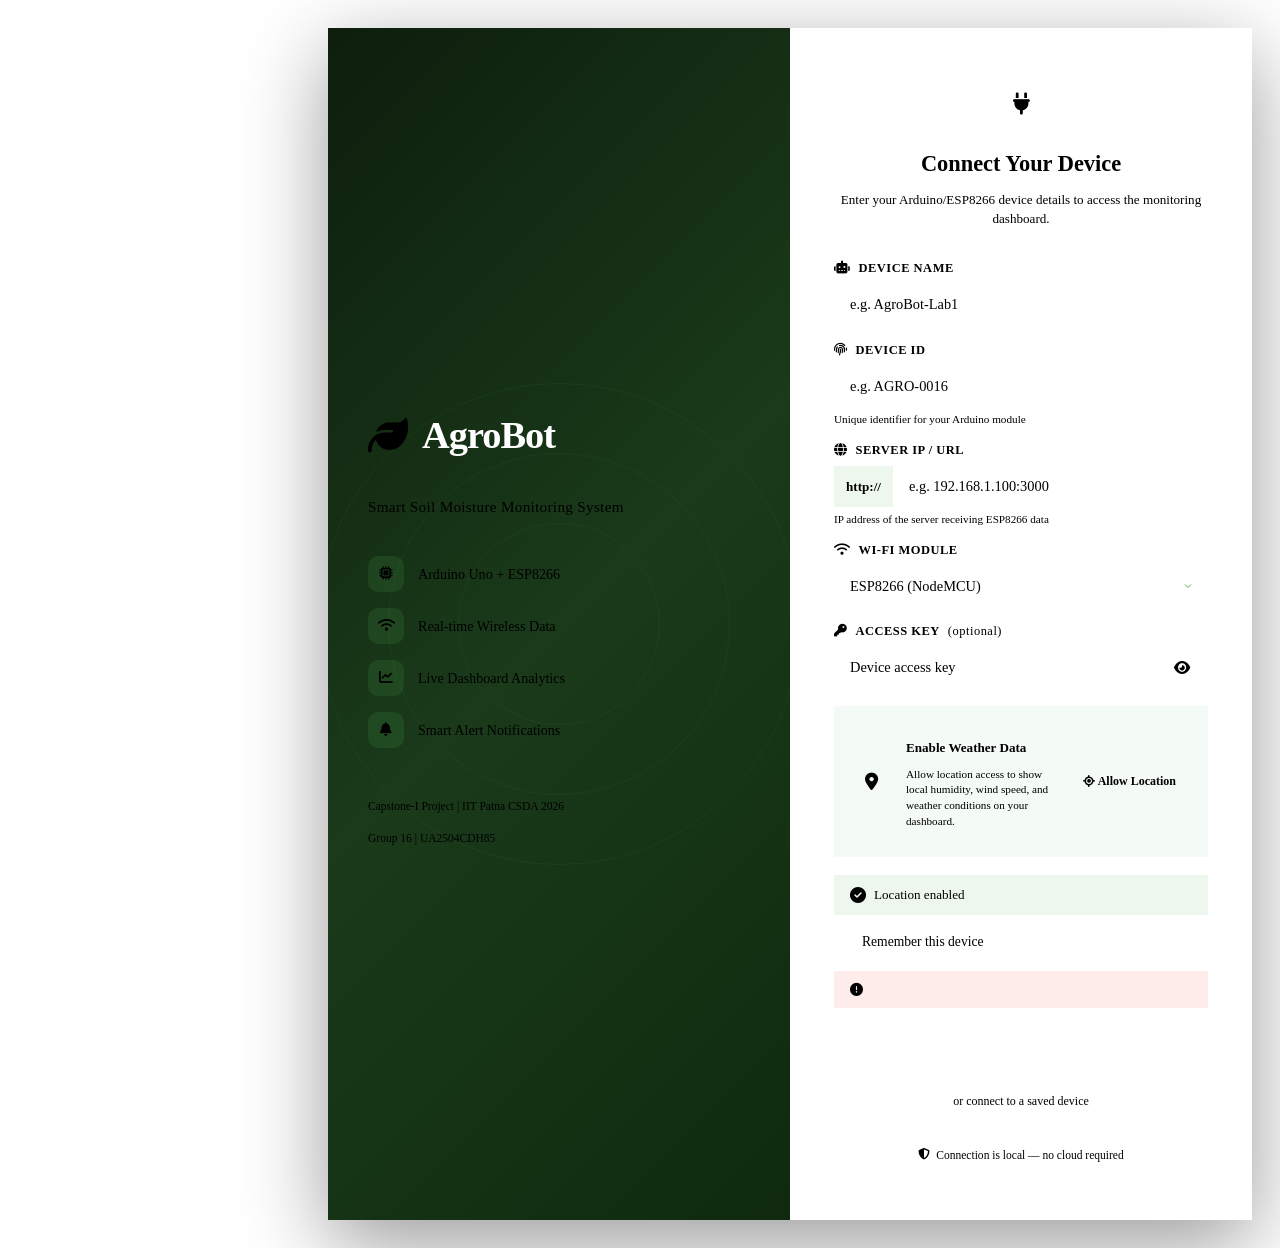
==== login.html @ 22877475 "Rename website/login.html to login.html" ====
<!DOCTYPE html>
<html lang="en" data-theme="dark">
<head>
    <meta charset="UTF-8">
    <meta name="viewport" content="width=device-width, initial-scale=1.0">
    <title>AgroBot — Connect Your Device</title>
    <meta name="description" content="Connect your Arduino soil moisture sensor to AgroBot dashboard.">
    <link rel="preconnect" href="https://fonts.googleapis.com">
    <link rel="preconnect" href="https://fonts.gstatic.com" crossorigin>
    <link href="https://fonts.googleapis.com/css2?family=Poppins:wght@300;400;500;600;700;800&display=swap" rel="stylesheet">
    <link rel="stylesheet" href="https://cdnjs.cloudflare.com/ajax/libs/font-awesome/6.5.1/css/all.min.css">
    <link rel="stylesheet" href="style.css">
    <link rel="stylesheet" href="login.css">
</head>
<body class="login-body">

    <!-- Background Particles -->
    <canvas id="particles-canvas"></canvas>

    <div class="login-wrapper">
        <!-- Left: Branding Panel -->
        <div class="login-brand">
            <div class="brand-content">
                <div class="brand-logo">
                    <i class="fas fa-leaf brand-leaf"></i>
                    <h1>AgroBot</h1>
                </div>
                <p class="brand-tagline">Smart Soil Moisture Monitoring System</p>
                <div class="brand-features">
                    <div class="feature-item">
                        <i class="fas fa-microchip"></i>
                        <span>Arduino Uno + ESP8266</span>
                    </div>
                    <div class="feature-item">
                        <i class="fas fa-wifi"></i>
                        <span>Real-time Wireless Data</span>
                    </div>
                    <div class="feature-item">
                        <i class="fas fa-chart-line"></i>
                        <span>Live Dashboard Analytics</span>
                    </div>
                    <div class="feature-item">
                        <i class="fas fa-bell"></i>
                        <span>Smart Alert Notifications</span>
                    </div>
                </div>
                <div class="brand-footer">
                    <p>Capstone-I Project | IIT Patna CSDA 2026</p>
                    <p>Group 16 | UA2504CDH85</p>
                </div>
            </div>
            <!-- Decorative animated rings -->
            <div class="brand-rings">
                <div class="ring ring-1"></div>
                <div class="ring ring-2"></div>
                <div class="ring ring-3"></div>
            </div>
        </div>

        <!-- Right: Login Form -->
        <div class="login-form-panel">
            <div class="login-form-container">
                <div class="form-header">
                    <div class="form-icon">
                        <i class="fas fa-plug"></i>
                    </div>
                    <h2>Connect Your Device</h2>
                    <p>Enter your Arduino/ESP8266 device details to access the monitoring dashboard.</p>
                </div>

                <form id="login-form" autocomplete="off">
                    <!-- Device Name -->
                    <div class="input-group">
                        <label for="device-name">
                            <i class="fas fa-robot"></i> Device Name
                        </label>
                        <input type="text" id="device-name" placeholder="e.g. AgroBot-Lab1" required>
                    </div>

                    <!-- Device ID -->
                    <div class="input-group">
                        <label for="device-id">
                            <i class="fas fa-fingerprint"></i> Device ID
                        </label>
                        <input type="text" id="device-id" placeholder="e.g. AGRO-0016" required>
                        <span class="input-hint">Unique identifier for your Arduino module</span>
                    </div>

                    <!-- Server URL / IP -->
                    <div class="input-group">
                        <label for="device-url">
                            <i class="fas fa-globe"></i> Server IP / URL
                        </label>
                        <div class="input-with-prefix">
                            <span class="input-prefix">http://</span>
                            <input type="text" id="device-url" placeholder="e.g. 192.168.1.100:3000" required>
                        </div>
                        <span class="input-hint">IP address of the server receiving ESP8266 data</span>
                    </div>

                    <!-- WiFi Module Type -->
                    <div class="input-group">
                        <label for="wifi-module">
                            <i class="fas fa-wifi"></i> Wi-Fi Module
                        </label>
                        <select id="wifi-module">
                            <option value="esp8266">ESP8266 (NodeMCU)</option>
                            <option value="esp32">ESP32</option>
                            <option value="esp8266-01">ESP8266-01</option>
                            <option value="other">Other</option>
                        </select>
                    </div>

                    <!-- Access Key (optional) -->
                    <div class="input-group">
                        <label for="access-key">
                            <i class="fas fa-key"></i> Access Key <span class="optional">(optional)</span>
                        </label>
                        <div class="input-password-wrap">
                            <input type="password" id="access-key" placeholder="Device access key">
                            <button type="button" class="toggle-password" id="toggle-password" aria-label="Show password">
                                <i class="fas fa-eye"></i>
                            </button>
                        </div>
                    </div>

                    <!-- Location Permission -->
                    <div class="location-prompt" id="location-prompt">
                        <div class="location-icon">
                            <i class="fas fa-map-marker-alt"></i>
                        </div>
                        <div class="location-info">
                            <h4>Enable Weather Data</h4>
                            <p>Allow location access to show local humidity, wind speed, and weather conditions on your dashboard.</p>
                        </div>
                        <button type="button" class="btn-location" id="btn-location">
                            <i class="fas fa-location-crosshairs"></i> Allow Location
                        </button>
                    </div>
                    <div class="location-status hidden" id="location-status">
                        <i class="fas fa-check-circle"></i>
                        <span id="location-text">Location enabled</span>
                    </div>

                    <!-- Remember Device -->
                    <div class="checkbox-group">
                        <label class="checkbox-label">
                            <input type="checkbox" id="remember-device" checked>
                            <span class="checkmark"></span>
                            <span>Remember this device</span>
                        </label>
                    </div>

                    <!-- Error Message -->
                    <div class="form-error hidden" id="form-error">
                        <i class="fas fa-exclamation-circle"></i>
                        <span id="error-text"></span>
                    </div>

                    <!-- Submit -->
                    <button type="submit" class="btn-connect" id="btn-connect">
                        <span class="btn-text">Connect to Dashboard</span>
                        <span class="btn-loader hidden" id="btn-loader">
                            <i class="fas fa-circle-notch fa-spin"></i> Connecting...
                        </span>
                        <i class="fas fa-arrow-right btn-arrow"></i>
                    </button>
                </form>

                <!-- Saved Devices -->
                <div class="saved-devices hidden" id="saved-devices">
                    <div class="divider">
                        <span>or connect to a saved device</span>
                    </div>
                    <div class="saved-list" id="saved-list"></div>
                </div>

                <div class="form-footer">
                    <p><i class="fas fa-shield-alt"></i> Connection is local — no cloud required</p>
                </div>
            </div>
        </div>
    </div>

    <script src="login.js"></script>
</body>
</html>
---- login.css ----
/* =============================================
   AgroBot — Login Page Styles
   ============================================= */

/* ---------- Login Body ---------- */
.login-body {
    min-height: 100vh;
    display: flex;
    align-items: center;
    justify-content: center;
    padding: 20px;
    background: var(--bg-primary);
}

/* ---------- Login Wrapper ---------- */
.login-wrapper {
    position: relative;
    z-index: 1;
    display: grid;
    grid-template-columns: 1fr 1fr;
    width: 100%;
    max-width: 1050px;
    min-height: 640px;
    border-radius: var(--radius);
    overflow: hidden;
    box-shadow: 0 24px 80px rgba(0, 0, 0, 0.4);
    border: 1px solid var(--glass-border);
    animation: fadeInUp 0.6s ease forwards;
}

/* ---------- Brand Panel (Left) ---------- */
.login-brand {
    position: relative;
    background: linear-gradient(135deg, #0d1e0d 0%, #1a3a1a 50%, #0f2a0f 100%);
    padding: 48px 40px;
    display: flex;
    flex-direction: column;
    justify-content: center;
    overflow: hidden;
}

.brand-content {
    position: relative;
    z-index: 2;
}

.brand-logo {
    display: flex;
    align-items: center;
    gap: 14px;
    margin-bottom: 12px;
}

.brand-leaf {
    font-size: 2.5rem;
    color: var(--accent);
    animation: leaf-sway 3s ease-in-out infinite;
}

.brand-logo h1 {
    font-size: 2.4rem;
    font-weight: 800;
    color: #fff;
    letter-spacing: -1px;
}

.brand-tagline {
    font-size: 0.95rem;
    color: var(--text-secondary);
    margin-bottom: 40px;
    letter-spacing: 0.3px;
}

.brand-features {
    display: flex;
    flex-direction: column;
    gap: 16px;
    margin-bottom: 48px;
}

.feature-item {
    display: flex;
    align-items: center;
    gap: 14px;
    font-size: 0.88rem;
    color: var(--text-secondary);
}

.feature-item i {
    width: 36px;
    height: 36px;
    border-radius: 10px;
    background: rgba(76, 175, 80, 0.15);
    color: var(--accent);
    display: flex;
    align-items: center;
    justify-content: center;
    font-size: 0.85rem;
    flex-shrink: 0;
}

.brand-footer {
    font-size: 0.72rem;
    color: var(--text-muted);
    line-height: 1.8;
}

/* Decorative Rings */
.brand-rings {
    position: absolute;
    top: 50%;
    left: 50%;
    transform: translate(-50%, -50%);
    z-index: 1;
}

.ring {
    position: absolute;
    border: 1px solid rgba(76, 175, 80, 0.08);
    border-radius: 50%;
    top: 50%;
    left: 50%;
    transform: translate(-50%, -50%);
}

.ring-1 {
    width: 200px; height: 200px;
    animation: ring-pulse 6s ease-in-out infinite;
}
.ring-2 {
    width: 340px; height: 340px;
    animation: ring-pulse 6s ease-in-out infinite 1s;
}
.ring-3 {
    width: 480px; height: 480px;
    animation: ring-pulse 6s ease-in-out infinite 2s;
}

@keyframes ring-pulse {
    0%, 100% { opacity: 0.3; transform: translate(-50%, -50%) scale(1); }
    50% { opacity: 0.8; transform: translate(-50%, -50%) scale(1.05); }
}

/* ---------- Form Panel (Right) ---------- */
.login-form-panel {
    background: var(--bg-card);
    padding: 48px 44px;
    display: flex;
    align-items: center;
    justify-content: center;
    overflow-y: auto;
}

.login-form-container {
    width: 100%;
    max-width: 400px;
}

.form-header {
    text-align: center;
    margin-bottom: 32px;
}

.form-icon {
    width: 56px;
    height: 56px;
    border-radius: 16px;
    background: var(--accent-glow);
    color: var(--accent);
    display: flex;
    align-items: center;
    justify-content: center;
    font-size: 1.4rem;
    margin: 0 auto 16px;
}

.form-header h2 {
    font-size: 1.4rem;
    font-weight: 700;
    color: var(--text-primary);
    margin-bottom: 8px;
}

.form-header p {
    font-size: 0.82rem;
    color: var(--text-muted);
    line-height: 1.5;
}

/* ---------- Input Groups ---------- */
.input-group {
    margin-bottom: 18px;
}

.input-group label {
    display: flex;
    align-items: center;
    gap: 8px;
    font-size: 0.78rem;
    font-weight: 600;
    color: var(--text-secondary);
    text-transform: uppercase;
    letter-spacing: 0.5px;
    margin-bottom: 8px;
}

.input-group label i {
    color: var(--accent);
    font-size: 0.8rem;
}

.input-group input,
.input-group select {
    width: 100%;
    padding: 12px 16px;
    border-radius: var(--radius-xs);
    border: 1px solid var(--border);
    background: var(--bg-tertiary);
    color: var(--text-primary);
    font-family: var(--font);
    font-size: 0.9rem;
    transition: all var(--transition);
    outline: none;
}

.input-group input::placeholder {
    color: var(--text-muted);
}

.input-group input:focus,
.input-group select:focus {
    border-color: var(--accent);
    box-shadow: 0 0 0 3px var(--accent-glow);
}

.input-group select {
    cursor: pointer;
    appearance: none;
    background-image: url("data:image/svg+xml,%3Csvg xmlns='http://www.w3.org/2000/svg' width='12' height='12' viewBox='0 0 24 24' fill='none' stroke='%234caf50' stroke-width='2'%3E%3Cpolyline points='6 9 12 15 18 9'/%3E%3C/svg%3E");
    background-repeat: no-repeat;
    background-position: right 14px center;
    padding-right: 36px;
}

.input-hint {
    display: block;
    font-size: 0.7rem;
    color: var(--text-muted);
    margin-top: 6px;
}

.optional {
    font-weight: 400;
    color: var(--text-muted);
    text-transform: none;
}

/* Input with prefix */
.input-with-prefix {
    display: flex;
    border-radius: var(--radius-xs);
    overflow: hidden;
    border: 1px solid var(--border);
    transition: all var(--transition);
}

.input-with-prefix:focus-within {
    border-color: var(--accent);
    box-shadow: 0 0 0 3px var(--accent-glow);
}

.input-prefix {
    padding: 12px 12px;
    background: rgba(76, 175, 80, 0.1);
    color: var(--accent);
    font-size: 0.82rem;
    font-weight: 600;
    white-space: nowrap;
    display: flex;
    align-items: center;
    border-right: 1px solid var(--border);
}

.input-with-prefix input {
    border: none;
    border-radius: 0;
}
.input-with-prefix input:focus {
    box-shadow: none;
}

/* Password toggle */
.input-password-wrap {
    position: relative;
}

.input-password-wrap input {
    padding-right: 44px;
}

.toggle-password {
    position: absolute;
    right: 12px;
    top: 50%;
    transform: translateY(-50%);
    background: none;
    border: none;
    color: var(--text-muted);
    cursor: pointer;
    font-size: 0.9rem;
    transition: color var(--transition);
}
.toggle-password:hover {
    color: var(--accent);
}

/* ---------- Location Prompt ---------- */
.location-prompt {
    display: flex;
    align-items: center;
    gap: 14px;
    padding: 16px;
    border-radius: var(--radius-sm);
    background: rgba(76, 175, 80, 0.06);
    border: 1px dashed var(--border-glow);
    margin-bottom: 18px;
}

.location-icon {
    width: 42px; height: 42px;
    border-radius: 12px;
    background: var(--accent-glow);
    color: var(--accent);
    display: flex;
    align-items: center;
    justify-content: center;
    font-size: 1.1rem;
    flex-shrink: 0;
}

.location-info h4 {
    font-size: 0.82rem;
    font-weight: 600;
    color: var(--text-primary);
    margin-bottom: 2px;
}

.location-info p {
    font-size: 0.7rem;
    color: var(--text-muted);
    line-height: 1.4;
}

.btn-location {
    padding: 8px 16px;
    border-radius: var(--radius-xs);
    border: 1px solid var(--accent);
    background: transparent;
    color: var(--accent);
    font-family: var(--font);
    font-size: 0.75rem;
    font-weight: 600;
    cursor: pointer;
    white-space: nowrap;
    transition: all var(--transition);
    flex-shrink: 0;
}
.btn-location:hover {
    background: var(--accent);
    color: #fff;
}

.location-status {
    display: flex;
    align-items: center;
    gap: 8px;
    padding: 12px 16px;
    border-radius: var(--radius-xs);
    background: rgba(76, 175, 80, 0.1);
    color: var(--accent);
    font-size: 0.82rem;
    font-weight: 500;
    margin-bottom: 18px;
}
.location-status i {
    font-size: 1rem;
}

/* ---------- Checkbox ---------- */
.checkbox-group {
    margin-bottom: 20px;
}

.checkbox-label {
    display: flex;
    align-items: center;
    gap: 10px;
    cursor: pointer;
    font-size: 0.85rem;
    color: var(--text-secondary);
}

.checkbox-label input[type="checkbox"] {
    display: none;
}

.checkmark {
    width: 18px; height: 18px;
    border: 2px solid var(--border);
    border-radius: 4px;
    display: flex;
    align-items: center;
    justify-content: center;
    transition: all var(--transition);
    flex-shrink: 0;
}

.checkbox-label input:checked + .checkmark {
    background: var(--accent);
    border-color: var(--accent);
}
.checkbox-label input:checked + .checkmark::after {
    content: '\f00c';
    font-family: 'Font Awesome 6 Free';
    font-weight: 900;
    font-size: 0.55rem;
    color: #fff;
}

/* ---------- Error Message ---------- */
.form-error {
    display: flex;
    align-items: center;
    gap: 8px;
    padding: 12px 16px;
    border-radius: var(--radius-xs);
    background: rgba(244, 67, 54, 0.1);
    color: var(--danger);
    font-size: 0.82rem;
    font-weight: 500;
    margin-bottom: 16px;
    animation: shake 0.5s ease;
}

@keyframes shake {
    0%, 100% { transform: translateX(0); }
    20% { transform: translateX(-8px); }
    40% { transform: translateX(8px); }
    60% { transform: translateX(-4px); }
    80% { transform: translateX(4px); }
}

/* ---------- Connect Button ---------- */
.btn-connect {
    width: 100%;
    padding: 14px 24px;
    border: none;
    border-radius: var(--radius-xs);
    background: linear-gradient(135deg, var(--accent), var(--accent-dark));
    color: #fff;
    font-family: var(--font);
    font-size: 0.95rem;
    font-weight: 600;
    cursor: pointer;
    display: flex;
    align-items: center;
    justify-content: center;
    gap: 10px;
    transition: all var(--transition);
    position: relative;
    overflow: hidden;
}
.btn-connect::before {
    content: '';
    position: absolute;
    top: 0; left: -100%;
    width: 100%; height: 100%;
    background: linear-gradient(90deg, transparent, rgba(255,255,255,0.15), transparent);
    transition: left 0.5s;
}
.btn-connect:hover::before {
    left: 100%;
}
.btn-connect:hover {
    box-shadow: 0 8px 25px rgba(76, 175, 80, 0.35);
    transform: translateY(-1px);
}
.btn-connect:active {
    transform: translateY(0);
}

.btn-arrow {
    transition: transform var(--transition);
}
.btn-connect:hover .btn-arrow {
    transform: translateX(4px);
}

/* ---------- Saved Devices ---------- */
.divider {
    display: flex;
    align-items: center;
    gap: 16px;
    margin: 24px 0 16px;
    color: var(--text-muted);
    font-size: 0.75rem;
}
.divider::before, .divider::after {
    content: '';
    flex: 1;
    height: 1px;
    background: var(--border);
}

.saved-list {
    display: flex;
    flex-direction: column;
    gap: 8px;
}

.saved-device-btn {
    display: flex;
    align-items: center;
    gap: 12px;
    padding: 12px 16px;
    border: 1px solid var(--border);
    border-radius: var(--radius-xs);
    background: var(--bg-tertiary);
    color: var(--text-primary);
    cursor: pointer;
    font-family: var(--font);
    font-size: 0.85rem;
    font-weight: 500;
    transition: all var(--transition);
    width: 100%;
    text-align: left;
}
.saved-device-btn:hover {
    border-color: var(--accent);
    background: var(--bg-card-hover);
}

.saved-device-btn i {
    color: var(--accent);
}

.saved-device-btn .saved-id {
    font-size: 0.7rem;
    color: var(--text-muted);
    margin-left: auto;
}

.saved-device-btn .saved-remove {
    color: var(--text-muted);
    font-size: 0.75rem;
    padding: 4px;
    transition: color var(--transition);
}
.saved-device-btn .saved-remove:hover {
    color: var(--danger);
}

/* ---------- Form Footer ---------- */
.form-footer {
    text-align: center;
    margin-top: 24px;
}
.form-footer p {
    font-size: 0.72rem;
    color: var(--text-muted);
    display: flex;
    align-items: center;
    justify-content: center;
    gap: 6px;
}
.form-footer i {
    color: var(--accent);
}

/* ---------- Responsive ---------- */
@media (max-width: 800px) {
    .login-wrapper {
        grid-template-columns: 1fr;
        max-width: 480px;
    }
    .login-brand {
        padding: 32px 28px;
        min-height: auto;
    }
    .brand-features {
        display: grid;
        grid-template-columns: 1fr 1fr;
        gap: 10px;
        margin-bottom: 0;
    }
    .brand-footer { display: none; }
    .brand-rings { display: none; }
    .login-form-panel {
        padding: 32px 28px;
    }
}

@media (max-width: 480px) {
    .login-body { padding: 12px; }
    .login-form-panel { padding: 24px 20px; }
    .login-brand { padding: 24px 20px; }
    .brand-logo h1 { font-size: 1.8rem; }
    .brand-features { grid-template-columns: 1fr; }
    .location-prompt {
        flex-direction: column;
        text-align: center;
    }
}
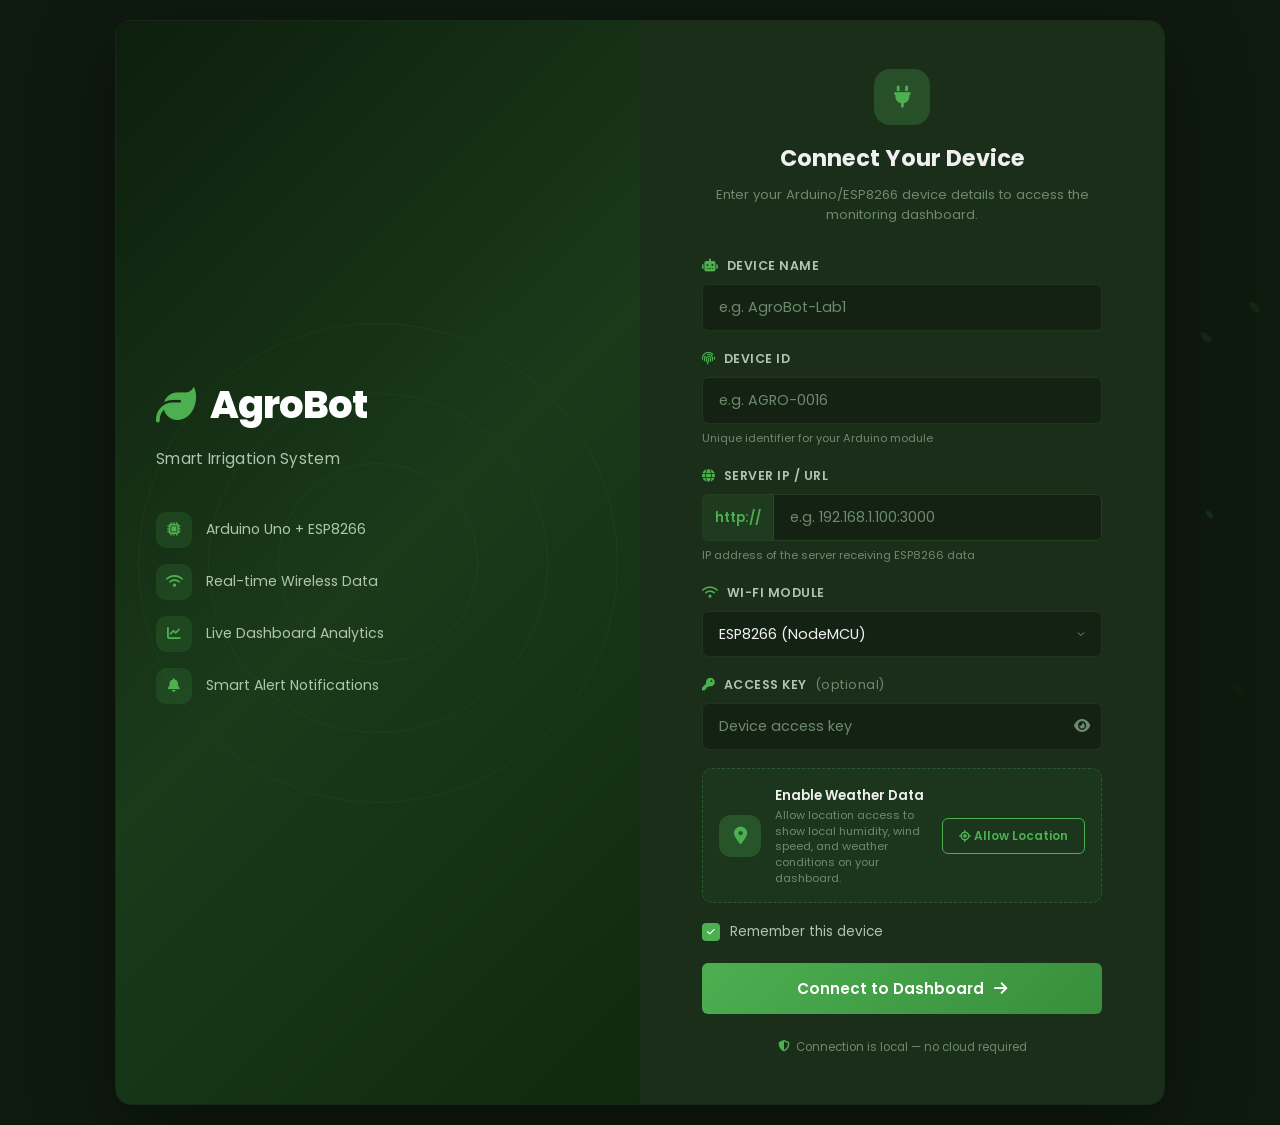
==== commit 1ba6a3f5: "Update brand tagline and footer in login.html" ====
--- a/login.html
+++ b/login.html
@@ -25,7 +25,7 @@
                     <i class="fas fa-leaf brand-leaf"></i>
                     <h1>AgroBot</h1>
                 </div>
-                <p class="brand-tagline">Smart Soil Moisture Monitoring System</p>
+                <p class="brand-tagline">Smart Irrigation System</p>
                 <div class="brand-features">
                     <div class="feature-item">
                         <i class="fas fa-microchip"></i>
@@ -45,8 +45,8 @@
                     </div>
                 </div>
                 <div class="brand-footer">
-                    <p>Capstone-I Project | IIT Patna CSDA 2026</p>
-                    <p>Group 16 | UA2504CDH85</p>
+                    <p></p>
+                    <p></p>
                 </div>
             </div>
             <!-- Decorative animated rings -->
--- a/style.css
+++ b/style.css
@@ -0,0 +1,1224 @@
+/* =============================================
+   AgroBot — Soil Moisture Monitoring Dashboard
+   Color Theme: Green & Dark
+   ============================================= */
+
+/* ---------- CSS Variables ---------- */
+:root {
+    /* Dark theme (default) */
+    --bg-primary: #0f1a0f;
+    --bg-secondary: #1a2e1a;
+    --bg-tertiary: #142214;
+    --bg-card: #1a2e1a;
+    --bg-card-hover: #1f3a1f;
+    --accent: #4caf50;
+    --accent-light: #81c784;
+    --accent-dark: #388e3c;
+    --accent-glow: rgba(76, 175, 80, 0.25);
+    --text-primary: #f0f0f0;
+    --text-secondary: #b0c4b0;
+    --text-muted: #6d8a6d;
+    --warning: #ff9800;
+    --danger: #f44336;
+    --info: #2196f3;
+    --blue: #42a5f5;
+    --border: rgba(76, 175, 80, 0.15);
+    --border-glow: rgba(76, 175, 80, 0.3);
+    --glass-bg: rgba(26, 46, 26, 0.7);
+    --glass-border: rgba(76, 175, 80, 0.12);
+    --shadow: 0 8px 32px rgba(0, 0, 0, 0.3);
+    --shadow-glow: 0 0 20px rgba(76, 175, 80, 0.15);
+    --skeleton-bg: #1f3a1f;
+    --skeleton-shine: #2a4d2a;
+    --modal-overlay: rgba(5, 10, 5, 0.85);
+    --scrollbar-track: #142214;
+    --scrollbar-thumb: #2a4d2a;
+    --navbar-bg: rgba(15, 26, 15, 0.92);
+    --font: 'Poppins', -apple-system, BlinkMacSystemFont, 'Segoe UI', sans-serif;
+    --radius: 16px;
+    --radius-sm: 10px;
+    --radius-xs: 6px;
+    --transition: 0.3s cubic-bezier(0.4, 0, 0.2, 1);
+    --transition-slow: 0.5s cubic-bezier(0.4, 0, 0.2, 1);
+}
+
+/* ---------- Light Theme ---------- */
+[data-theme="light"] {
+    --bg-primary: #f0f4f0;
+    --bg-secondary: #ffffff;
+    --bg-tertiary: #e8f0e8;
+    --bg-card: #ffffff;
+    --bg-card-hover: #f5faf5;
+    --accent: #388e3c;
+    --accent-light: #4caf50;
+    --accent-dark: #2e7d32;
+    --accent-glow: rgba(56, 142, 60, 0.15);
+    --text-primary: #1a2e1a;
+    --text-secondary: #4a6a4a;
+    --text-muted: #7a9a7a;
+    --border: rgba(56, 142, 60, 0.15);
+    --border-glow: rgba(56, 142, 60, 0.2);
+    --glass-bg: rgba(255, 255, 255, 0.8);
+    --glass-border: rgba(56, 142, 60, 0.1);
+    --shadow: 0 8px 32px rgba(0, 0, 0, 0.08);
+    --shadow-glow: 0 0 20px rgba(56, 142, 60, 0.1);
+    --skeleton-bg: #e0e8e0;
+    --skeleton-shine: #f0f4f0;
+    --modal-overlay: rgba(240, 244, 240, 0.9);
+    --scrollbar-track: #e8f0e8;
+    --scrollbar-thumb: #b0c4b0;
+    --navbar-bg: rgba(240, 244, 240, 0.95);
+}
+
+/* ---------- Reset & Base ---------- */
+*, *::before, *::after {
+    margin: 0;
+    padding: 0;
+    box-sizing: border-box;
+}
+
+html {
+    scroll-behavior: smooth;
+    font-size: 16px;
+}
+
+body {
+    font-family: var(--font);
+    background: var(--bg-primary);
+    color: var(--text-primary);
+    line-height: 1.6;
+    overflow-x: hidden;
+    min-height: 100vh;
+    transition: background var(--transition), color var(--transition);
+}
+
+/* Scrollbar */
+::-webkit-scrollbar { width: 8px; }
+::-webkit-scrollbar-track { background: var(--scrollbar-track); }
+::-webkit-scrollbar-thumb { background: var(--scrollbar-thumb); border-radius: 4px; }
+::-webkit-scrollbar-thumb:hover { background: var(--accent); }
+
+/* ---------- Particles Canvas ---------- */
+#particles-canvas {
+    position: fixed;
+    top: 0; left: 0;
+    width: 100%; height: 100%;
+    z-index: 0;
+    pointer-events: none;
+    opacity: 0.5;
+}
+
+/* ---------- Alert Banner ---------- */
+.alert-banner {
+    position: fixed;
+    top: 0; left: 0; right: 0;
+    z-index: 1100;
+    transform: translateY(-100%);
+    transition: transform 0.5s cubic-bezier(0.4, 0, 0.2, 1);
+}
+
+.alert-banner.visible {
+    transform: translateY(0);
+}
+
+.alert-banner.hidden {
+    display: block; /* keep in DOM for animation */
+}
+
+.alert-banner-content {
+    display: flex;
+    align-items: center;
+    gap: 12px;
+    padding: 14px 24px;
+    background: linear-gradient(135deg, var(--danger), #c62828);
+    color: #fff;
+    font-weight: 500;
+    font-size: 0.95rem;
+}
+
+.alert-banner.type-wet .alert-banner-content {
+    background: linear-gradient(135deg, var(--info), #1565c0);
+}
+
+.alert-banner-icon {
+    font-size: 1.3rem;
+    animation: pulse-icon 2s ease-in-out infinite;
+}
+
+@keyframes pulse-icon {
+    0%, 100% { transform: scale(1); }
+    50% { transform: scale(1.2); }
+}
+
+.alert-banner-dismiss {
+    margin-left: auto;
+    background: rgba(255,255,255,0.2);
+    border: none;
+    color: #fff;
+    width: 32px; height: 32px;
+    border-radius: 50%;
+    cursor: pointer;
+    display: flex;
+    align-items: center;
+    justify-content: center;
+    transition: background var(--transition);
+}
+.alert-banner-dismiss:hover {
+    background: rgba(255,255,255,0.35);
+}
+
+/* ---------- Navbar ---------- */
+.navbar {
+    position: sticky;
+    top: 0;
+    z-index: 1000;
+    background: var(--navbar-bg);
+    backdrop-filter: blur(20px);
+    -webkit-backdrop-filter: blur(20px);
+    border-bottom: 1px solid var(--glass-border);
+    transition: background var(--transition);
+}
+
+.navbar-inner {
+    max-width: 1200px;
+    margin: 0 auto;
+    padding: 12px 24px;
+    display: flex;
+    align-items: center;
+    justify-content: space-between;
+}
+
+.logo {
+    display: flex;
+    align-items: center;
+    gap: 12px;
+}
+
+.logo-icon {
+    font-size: 1.8rem;
+    color: var(--accent);
+    animation: leaf-sway 3s ease-in-out infinite;
+}
+
+@keyframes leaf-sway {
+    0%, 100% { transform: rotate(-5deg); }
+    50% { transform: rotate(5deg); }
+}
+
+.logo-text h1 {
+    font-size: 1.5rem;
+    font-weight: 700;
+    color: var(--text-primary);
+    letter-spacing: -0.5px;
+    line-height: 1.2;
+}
+
+.logo-text .subtitle {
+    font-size: 0.72rem;
+    color: var(--text-muted);
+    font-weight: 400;
+    letter-spacing: 0.5px;
+    text-transform: uppercase;
+}
+
+.navbar-actions {
+    display: flex;
+    align-items: center;
+    gap: 16px;
+}
+
+/* Theme Toggle */
+.theme-toggle {
+    width: 38px; height: 38px;
+    border-radius: 50%;
+    border: 1px solid var(--border);
+    background: var(--bg-tertiary);
+    color: var(--text-secondary);
+    cursor: pointer;
+    display: flex;
+    align-items: center;
+    justify-content: center;
+    font-size: 1rem;
+    transition: all var(--transition);
+}
+.theme-toggle:hover {
+    border-color: var(--accent);
+    color: var(--accent);
+    box-shadow: var(--shadow-glow);
+}
+
+/* Status Pill */
+.status-pill {
+    display: flex;
+    align-items: center;
+    gap: 8px;
+    padding: 6px 16px;
+    border-radius: 50px;
+    background: var(--bg-tertiary);
+    border: 1px solid var(--border);
+    font-size: 0.82rem;
+    font-weight: 500;
+    color: var(--text-secondary);
+    transition: all var(--transition);
+}
+
+.status-dot {
+    width: 8px; height: 8px;
+    border-radius: 50%;
+    background: var(--text-muted);
+    transition: background var(--transition);
+}
+
+.status-pill.online .status-dot {
+    background: var(--accent);
+    box-shadow: 0 0 8px var(--accent);
+    animation: pulse-dot 2s ease-in-out infinite;
+}
+
+.status-pill.offline .status-dot {
+    background: var(--danger);
+    box-shadow: 0 0 8px var(--danger);
+}
+
+@keyframes pulse-dot {
+    0%, 100% { opacity: 1; transform: scale(1); }
+    50% { opacity: 0.6; transform: scale(1.3); }
+}
+
+/* ---------- Dashboard ---------- */
+.dashboard {
+    position: relative;
+    z-index: 1;
+    max-width: 1200px;
+    margin: 0 auto;
+    padding: 24px;
+}
+
+.section {
+    margin-bottom: 32px;
+}
+
+.section-title {
+    font-size: 1.15rem;
+    font-weight: 600;
+    color: var(--text-primary);
+    margin-bottom: 20px;
+    display: flex;
+    align-items: center;
+    gap: 10px;
+}
+.section-title i {
+    color: var(--accent);
+}
+
+/* ---------- Glass Card ---------- */
+.glass-card {
+    background: var(--glass-bg);
+    backdrop-filter: blur(12px);
+    -webkit-backdrop-filter: blur(12px);
+    border: 1px solid var(--glass-border);
+    border-radius: var(--radius);
+    box-shadow: var(--shadow);
+    transition: all var(--transition);
+}
+.glass-card:hover {
+    box-shadow: var(--shadow), var(--shadow-glow);
+    border-color: var(--border-glow);
+}
+
+/* ---------- Skeleton Loading ---------- */
+.skeleton-shimmer {
+    position: relative;
+    overflow: hidden;
+    border-radius: var(--radius-sm);
+    background: var(--skeleton-bg);
+}
+.skeleton-shimmer::after {
+    content: '';
+    position: absolute;
+    top: 0; left: -100%;
+    width: 100%; height: 100%;
+    background: linear-gradient(
+        90deg,
+        transparent,
+        var(--skeleton-shine),
+        transparent
+    );
+    animation: shimmer 1.8s infinite;
+}
+@keyframes shimmer {
+    100% { left: 100%; }
+}
+
+.skeleton-gauge {
+    width: 220px; height: 220px;
+    border-radius: 50%;
+    margin: 0 auto;
+}
+
+.skeleton-stat {
+    height: 90px;
+    border-radius: var(--radius-sm);
+}
+
+.skeleton-chart {
+    height: 320px;
+    border-radius: var(--radius-sm);
+}
+
+.skeleton-table {
+    height: 240px;
+    border-radius: var(--radius-sm);
+}
+
+/* ---------- Hero Gauge Section ---------- */
+.hero-section {
+    display: flex;
+    justify-content: center;
+    padding-top: 16px;
+}
+
+.gauge-card {
+    padding: 40px 60px;
+    text-align: center;
+    width: 100%;
+    max-width: 500px;
+}
+
+.gauge-wrapper {
+    position: relative;
+    width: 220px;
+    height: 220px;
+    margin: 0 auto 24px;
+}
+
+.gauge-container {
+    position: relative;
+    width: 220px;
+    height: 220px;
+}
+
+.gauge-svg {
+    width: 100%;
+    height: 100%;
+    transform: rotate(-90deg);
+}
+
+.gauge-bg {
+    fill: none;
+    stroke: var(--bg-tertiary);
+    stroke-width: 12;
+}
+
+.gauge-fill {
+    fill: none;
+    stroke: url(#gaugeGradient);
+    stroke-width: 12;
+    stroke-linecap: round;
+    transition: stroke-dashoffset 1.5s cubic-bezier(0.4, 0, 0.2, 1);
+}
+
+.gauge-inner-ring {
+    fill: none;
+    stroke: var(--glass-border);
+    stroke-width: 1;
+}
+
+.gauge-center {
+    position: absolute;
+    top: 50%; left: 50%;
+    transform: translate(-50%, -50%);
+    display: flex;
+    align-items: baseline;
+    gap: 2px;
+}
+
+.gauge-value {
+    font-size: 3.2rem;
+    font-weight: 800;
+    color: var(--text-primary);
+    line-height: 1;
+    letter-spacing: -2px;
+    font-variant-numeric: tabular-nums;
+}
+
+.gauge-unit {
+    font-size: 1.4rem;
+    font-weight: 500;
+    color: var(--text-muted);
+}
+
+.gauge-info {
+    display: flex;
+    flex-direction: column;
+    gap: 6px;
+}
+
+.moisture-status {
+    font-size: 1.1rem;
+    font-weight: 600;
+    color: var(--accent);
+    text-transform: uppercase;
+    letter-spacing: 1.5px;
+}
+
+.last-updated {
+    font-size: 0.82rem;
+    color: var(--text-muted);
+    display: flex;
+    align-items: center;
+    justify-content: center;
+    gap: 6px;
+}
+
+/* ---------- Stats Section ---------- */
+.stats-grid {
+    display: grid;
+    grid-template-columns: repeat(3, 1fr);
+    gap: 20px;
+}
+
+.stat-card {
+    padding: 24px;
+    position: relative;
+    overflow: hidden;
+}
+
+.stat-card::before {
+    content: '';
+    position: absolute;
+    top: 0; left: 0; right: 0;
+    height: 3px;
+    background: linear-gradient(90deg, var(--accent), var(--accent-light));
+    opacity: 0;
+    transition: opacity var(--transition);
+}
+.stat-card:hover::before {
+    opacity: 1;
+}
+
+.stat-content {
+    display: flex;
+    align-items: center;
+    gap: 16px;
+}
+
+.stat-icon-wrap {
+    width: 50px; height: 50px;
+    border-radius: 14px;
+    background: var(--accent-glow);
+    display: flex;
+    align-items: center;
+    justify-content: center;
+    flex-shrink: 0;
+}
+
+.stat-icon {
+    font-size: 1.2rem;
+    color: var(--accent);
+}
+
+.stat-data {
+    display: flex;
+    flex-direction: column;
+}
+
+.stat-label {
+    font-size: 0.78rem;
+    color: var(--text-muted);
+    text-transform: uppercase;
+    letter-spacing: 0.5px;
+    font-weight: 500;
+}
+
+.stat-value {
+    font-size: 1.8rem;
+    font-weight: 700;
+    color: var(--text-primary);
+    line-height: 1.2;
+    font-variant-numeric: tabular-nums;
+}
+
+.stat-sub {
+    font-size: 0.75rem;
+    color: var(--text-secondary);
+    margin-top: 2px;
+}
+
+/* ---------- Chart Section ---------- */
+.chart-card {
+    padding: 28px;
+}
+
+.chart-header {
+    display: flex;
+    align-items: center;
+    justify-content: space-between;
+    margin-bottom: 20px;
+    flex-wrap: wrap;
+    gap: 12px;
+}
+
+.chart-toggle {
+    display: flex;
+    background: var(--bg-tertiary);
+    border-radius: var(--radius-xs);
+    overflow: hidden;
+    border: 1px solid var(--border);
+}
+
+.toggle-btn {
+    padding: 8px 18px;
+    border: none;
+    background: transparent;
+    color: var(--text-muted);
+    font-family: var(--font);
+    font-size: 0.82rem;
+    font-weight: 500;
+    cursor: pointer;
+    transition: all var(--transition);
+}
+.toggle-btn.active {
+    background: var(--accent);
+    color: #fff;
+}
+.toggle-btn:hover:not(.active) {
+    color: var(--text-primary);
+    background: var(--bg-card-hover);
+}
+
+.chart-wrapper {
+    position: relative;
+    height: 320px;
+}
+
+#moisture-chart {
+    width: 100% !important;
+    height: 100% !important;
+}
+
+/* ---------- Alerts Section ---------- */
+.alerts-card {
+    padding: 28px;
+}
+
+.table-wrapper {
+    overflow-x: auto;
+}
+
+.alerts-table {
+    width: 100%;
+    border-collapse: collapse;
+    font-size: 0.88rem;
+}
+
+.alerts-table th {
+    text-align: left;
+    padding: 12px 16px;
+    color: var(--text-muted);
+    font-weight: 600;
+    text-transform: uppercase;
+    font-size: 0.72rem;
+    letter-spacing: 0.8px;
+    border-bottom: 1px solid var(--border);
+}
+
+.alerts-table td {
+    padding: 12px 16px;
+    color: var(--text-secondary);
+    border-bottom: 1px solid var(--border);
+    transition: background var(--transition);
+}
+
+.alerts-table tr.alert-dry td {
+    border-left: 3px solid var(--danger);
+}
+.alerts-table tr.alert-wet td {
+    border-left: 3px solid var(--blue);
+}
+
+.alerts-table tr:hover td {
+    background: var(--bg-card-hover);
+}
+
+.alert-badge {
+    display: inline-block;
+    padding: 3px 10px;
+    border-radius: 50px;
+    font-size: 0.72rem;
+    font-weight: 600;
+    text-transform: uppercase;
+    letter-spacing: 0.5px;
+}
+.alert-badge.dry {
+    background: rgba(244, 67, 54, 0.15);
+    color: var(--danger);
+}
+.alert-badge.wet {
+    background: rgba(33, 150, 243, 0.15);
+    color: var(--blue);
+}
+.alert-badge.active {
+    background: rgba(255, 152, 0, 0.15);
+    color: var(--warning);
+}
+.alert-badge.resolved {
+    background: rgba(76, 175, 80, 0.15);
+    color: var(--accent);
+}
+
+.no-data {
+    text-align: center;
+    padding: 48px 24px;
+    color: var(--text-muted);
+}
+.no-data i {
+    font-size: 2.5rem;
+    margin-bottom: 12px;
+    color: var(--accent);
+}
+.no-data p {
+    font-size: 0.95rem;
+}
+
+.pagination {
+    display: flex;
+    align-items: center;
+    justify-content: center;
+    gap: 16px;
+    margin-top: 20px;
+}
+
+.page-btn {
+    width: 36px; height: 36px;
+    border-radius: 50%;
+    border: 1px solid var(--border);
+    background: var(--bg-tertiary);
+    color: var(--text-secondary);
+    cursor: pointer;
+    display: flex;
+    align-items: center;
+    justify-content: center;
+    transition: all var(--transition);
+}
+.page-btn:hover:not(:disabled) {
+    border-color: var(--accent);
+    color: var(--accent);
+    box-shadow: var(--shadow-glow);
+}
+.page-btn:disabled {
+    opacity: 0.3;
+    cursor: not-allowed;
+}
+
+.page-info {
+    font-size: 0.85rem;
+    color: var(--text-muted);
+    font-weight: 500;
+}
+
+/* ---------- Device Section ---------- */
+.device-card {
+    padding: 28px;
+}
+
+.device-grid {
+    display: grid;
+    grid-template-columns: repeat(3, 1fr);
+    gap: 16px;
+    margin-bottom: 24px;
+}
+
+.device-item {
+    display: flex;
+    flex-direction: column;
+    gap: 4px;
+    padding: 14px;
+    border-radius: var(--radius-sm);
+    background: var(--bg-tertiary);
+    border: 1px solid var(--border);
+    transition: all var(--transition);
+}
+.device-item:hover {
+    border-color: var(--border-glow);
+}
+
+.device-label {
+    font-size: 0.72rem;
+    color: var(--text-muted);
+    text-transform: uppercase;
+    letter-spacing: 0.5px;
+    font-weight: 500;
+    display: flex;
+    align-items: center;
+    gap: 6px;
+}
+.device-label i {
+    color: var(--accent);
+    font-size: 0.8rem;
+}
+
+.device-value {
+    font-size: 0.95rem;
+    color: var(--text-primary);
+    font-weight: 600;
+}
+
+.btn-raw-data {
+    padding: 12px 28px;
+    border: 1px solid var(--accent);
+    background: transparent;
+    color: var(--accent);
+    border-radius: var(--radius-xs);
+    font-family: var(--font);
+    font-size: 0.88rem;
+    font-weight: 500;
+    cursor: pointer;
+    display: inline-flex;
+    align-items: center;
+    gap: 8px;
+    transition: all var(--transition);
+}
+.btn-raw-data:hover {
+    background: var(--accent);
+    color: #fff;
+    box-shadow: var(--shadow-glow);
+}
+
+/* ---------- Modal ---------- */
+.modal-overlay {
+    position: fixed;
+    inset: 0;
+    z-index: 2000;
+    background: var(--modal-overlay);
+    display: flex;
+    align-items: center;
+    justify-content: center;
+    padding: 24px;
+    opacity: 0;
+    visibility: hidden;
+    transition: all var(--transition);
+}
+.modal-overlay.visible {
+    opacity: 1;
+    visibility: visible;
+}
+
+.modal {
+    width: 100%;
+    max-width: 750px;
+    max-height: 80vh;
+    display: flex;
+    flex-direction: column;
+    transform: translateY(20px) scale(0.97);
+    transition: transform var(--transition);
+}
+.modal-overlay.visible .modal {
+    transform: translateY(0) scale(1);
+}
+
+.modal-header {
+    display: flex;
+    align-items: center;
+    justify-content: space-between;
+    padding: 20px 24px;
+    border-bottom: 1px solid var(--border);
+}
+.modal-header h3 {
+    font-size: 1rem;
+    font-weight: 600;
+    display: flex;
+    align-items: center;
+    gap: 10px;
+}
+.modal-header h3 i {
+    color: var(--accent);
+}
+
+.modal-close {
+    width: 34px; height: 34px;
+    border-radius: 50%;
+    border: 1px solid var(--border);
+    background: var(--bg-tertiary);
+    color: var(--text-secondary);
+    cursor: pointer;
+    display: flex;
+    align-items: center;
+    justify-content: center;
+    transition: all var(--transition);
+}
+.modal-close:hover {
+    border-color: var(--danger);
+    color: var(--danger);
+}
+
+.modal-body {
+    padding: 20px 24px;
+    overflow-y: auto;
+}
+
+.raw-table {
+    width: 100%;
+    border-collapse: collapse;
+    font-size: 0.85rem;
+}
+.raw-table th {
+    text-align: left;
+    padding: 10px 14px;
+    color: var(--text-muted);
+    font-weight: 600;
+    text-transform: uppercase;
+    font-size: 0.7rem;
+    letter-spacing: 0.8px;
+    border-bottom: 1px solid var(--border);
+}
+.raw-table td {
+    padding: 10px 14px;
+    color: var(--text-secondary);
+    border-bottom: 1px solid var(--border);
+    font-variant-numeric: tabular-nums;
+}
+.raw-table tr:hover td {
+    background: var(--bg-card-hover);
+}
+
+/* ---------- Footer ---------- */
+.footer {
+    position: relative;
+    z-index: 1;
+    border-top: 1px solid var(--glass-border);
+    padding: 28px 24px;
+    text-align: center;
+    background: var(--navbar-bg);
+    backdrop-filter: blur(10px);
+}
+
+.footer-inner {
+    max-width: 1200px;
+    margin: 0 auto;
+}
+
+.footer-main {
+    font-size: 0.9rem;
+    color: var(--text-secondary);
+    font-weight: 500;
+}
+.footer-main i {
+    color: var(--accent);
+}
+
+.footer-sub {
+    font-size: 0.78rem;
+    color: var(--text-muted);
+    margin-top: 4px;
+}
+
+/* ---------- Connected Device Pill ---------- */
+.connected-device-pill {
+    display: flex;
+    align-items: center;
+    gap: 8px;
+    padding: 6px 14px;
+    border-radius: 50px;
+    background: var(--accent-glow);
+    border: 1px solid rgba(76, 175, 80, 0.2);
+    font-size: 0.78rem;
+    font-weight: 500;
+    color: var(--accent);
+    max-width: 180px;
+    overflow: hidden;
+    white-space: nowrap;
+    text-overflow: ellipsis;
+}
+.connected-device-pill i {
+    font-size: 0.75rem;
+    flex-shrink: 0;
+}
+
+/* ---------- Logout Button ---------- */
+.btn-logout {
+    width: 38px; height: 38px;
+    border-radius: 50%;
+    border: 1px solid var(--border);
+    background: var(--bg-tertiary);
+    color: var(--text-muted);
+    cursor: pointer;
+    display: flex;
+    align-items: center;
+    justify-content: center;
+    font-size: 0.9rem;
+    transition: all var(--transition);
+}
+.btn-logout:hover {
+    border-color: var(--danger);
+    color: var(--danger);
+    background: rgba(244, 67, 54, 0.1);
+}
+
+/* ---------- Weather Section ---------- */
+.weather-section {
+    animation-delay: 0.18s;
+}
+
+.weather-header {
+    display: flex;
+    align-items: center;
+    justify-content: space-between;
+    margin-bottom: 20px;
+    flex-wrap: wrap;
+    gap: 8px;
+}
+
+.weather-location {
+    font-size: 0.78rem;
+    color: var(--text-muted);
+    display: flex;
+    align-items: center;
+    gap: 6px;
+}
+.weather-location i {
+    color: var(--accent);
+}
+
+.weather-grid {
+    display: grid;
+    grid-template-columns: repeat(4, 1fr);
+    gap: 20px;
+}
+
+.weather-card {
+    padding: 24px;
+    position: relative;
+    overflow: hidden;
+}
+
+.weather-card::before {
+    content: '';
+    position: absolute;
+    top: 0; left: 0; right: 0;
+    height: 3px;
+    opacity: 0;
+    transition: opacity var(--transition);
+}
+.weather-card:hover::before {
+    opacity: 1;
+}
+
+#weather-temp::before {
+    background: linear-gradient(90deg, #ff9800, #ff5722);
+}
+#weather-humidity::before {
+    background: linear-gradient(90deg, #42a5f5, #1e88e5);
+}
+#weather-wind::before {
+    background: linear-gradient(90deg, #78909c, #546e7a);
+}
+#weather-condition::before {
+    background: linear-gradient(90deg, #4caf50, #81c784);
+}
+
+.weather-content {
+    display: flex;
+    align-items: center;
+    gap: 16px;
+}
+
+.weather-icon-wrap {
+    width: 50px; height: 50px;
+    border-radius: 14px;
+    display: flex;
+    align-items: center;
+    justify-content: center;
+    flex-shrink: 0;
+    font-size: 1.2rem;
+}
+
+.weather-icon-temp {
+    background: rgba(255, 152, 0, 0.15);
+    color: #ff9800;
+}
+.weather-icon-humidity {
+    background: rgba(66, 165, 245, 0.15);
+    color: #42a5f5;
+}
+.weather-icon-wind {
+    background: rgba(120, 144, 156, 0.15);
+    color: #78909c;
+}
+.weather-icon-condition {
+    background: var(--accent-glow);
+    color: var(--accent);
+}
+
+.weather-data {
+    display: flex;
+    flex-direction: column;
+}
+
+.weather-label {
+    font-size: 0.78rem;
+    color: var(--text-muted);
+    text-transform: uppercase;
+    letter-spacing: 0.5px;
+    font-weight: 500;
+}
+
+.weather-value {
+    font-size: 1.5rem;
+    font-weight: 700;
+    color: var(--text-primary);
+    line-height: 1.2;
+}
+
+.weather-no-location {
+    text-align: center;
+    padding: 32px 24px;
+    color: var(--text-muted);
+}
+.weather-no-location i {
+    font-size: 2rem;
+    color: var(--accent);
+    margin-bottom: 10px;
+}
+.weather-no-location p {
+    font-size: 0.9rem;
+    margin-bottom: 16px;
+}
+
+.btn-location-retry {
+    padding: 10px 24px;
+    border-radius: var(--radius-xs);
+    border: 1px solid var(--accent);
+    background: transparent;
+    color: var(--accent);
+    font-family: var(--font);
+    font-size: 0.85rem;
+    font-weight: 500;
+    cursor: pointer;
+    display: inline-flex;
+    align-items: center;
+    gap: 8px;
+    transition: all var(--transition);
+}
+.btn-location-retry:hover {
+    background: var(--accent);
+    color: #fff;
+}
+
+/* ---------- Utility ---------- */
+.hidden {
+    display: none !important;
+}
+
+/* ---------- Responsive ---------- */
+@media (max-width: 900px) {
+    .stats-grid {
+        grid-template-columns: 1fr 1fr;
+    }
+    .device-grid {
+        grid-template-columns: 1fr 1fr;
+    }
+    .weather-grid {
+        grid-template-columns: 1fr 1fr;
+    }
+}
+
+@media (max-width: 640px) {
+    .navbar-inner {
+        padding: 10px 16px;
+    }
+    .logo-text h1 {
+        font-size: 1.2rem;
+    }
+    .logo-text .subtitle {
+        font-size: 0.62rem;
+    }
+    .dashboard {
+        padding: 16px;
+    }
+    .gauge-card {
+        padding: 28px 20px;
+    }
+    .gauge-value {
+        font-size: 2.6rem;
+    }
+    .stats-grid {
+        grid-template-columns: 1fr;
+    }
+    .stat-value {
+        font-size: 1.5rem;
+    }
+    .chart-header {
+        flex-direction: column;
+        align-items: flex-start;
+    }
+    .chart-wrapper {
+        height: 260px;
+    }
+    .device-grid {
+        grid-template-columns: 1fr;
+    }
+    .weather-grid {
+        grid-template-columns: 1fr;
+    }
+    .weather-value {
+        font-size: 1.3rem;
+    }
+    .alerts-table {
+        font-size: 0.78rem;
+    }
+    .alerts-table th, .alerts-table td {
+        padding: 10px 12px;
+    }
+    .alert-banner-content {
+        padding: 12px 16px;
+        font-size: 0.85rem;
+    }
+    .connected-device-pill {
+        display: none;
+    }
+}
+
+@media (max-width: 400px) {
+    .navbar-actions {
+        gap: 8px;
+    }
+    .status-pill {
+        padding: 4px 10px;
+        font-size: 0.72rem;
+    }
+    .theme-toggle {
+        width: 32px; height: 32px;
+        font-size: 0.85rem;
+    }
+    .logo-icon {
+        font-size: 1.4rem;
+    }
+    .btn-logout {
+        width: 32px; height: 32px;
+        font-size: 0.8rem;
+    }
+}
+
+/* ---------- Animations ---------- */
+@keyframes fadeInUp {
+    from {
+        opacity: 0;
+        transform: translateY(20px);
+    }
+    to {
+        opacity: 1;
+        transform: translateY(0);
+    }
+}
+
+.section {
+    animation: fadeInUp 0.6s ease forwards;
+}
+
+.hero-section { animation-delay: 0.05s; }
+.stats-section { animation-delay: 0.15s; }
+.weather-section { animation-delay: 0.2s; }
+.chart-section { animation-delay: 0.25s; }
+.alerts-section { animation-delay: 0.35s; }
+.device-section { animation-delay: 0.45s; }
